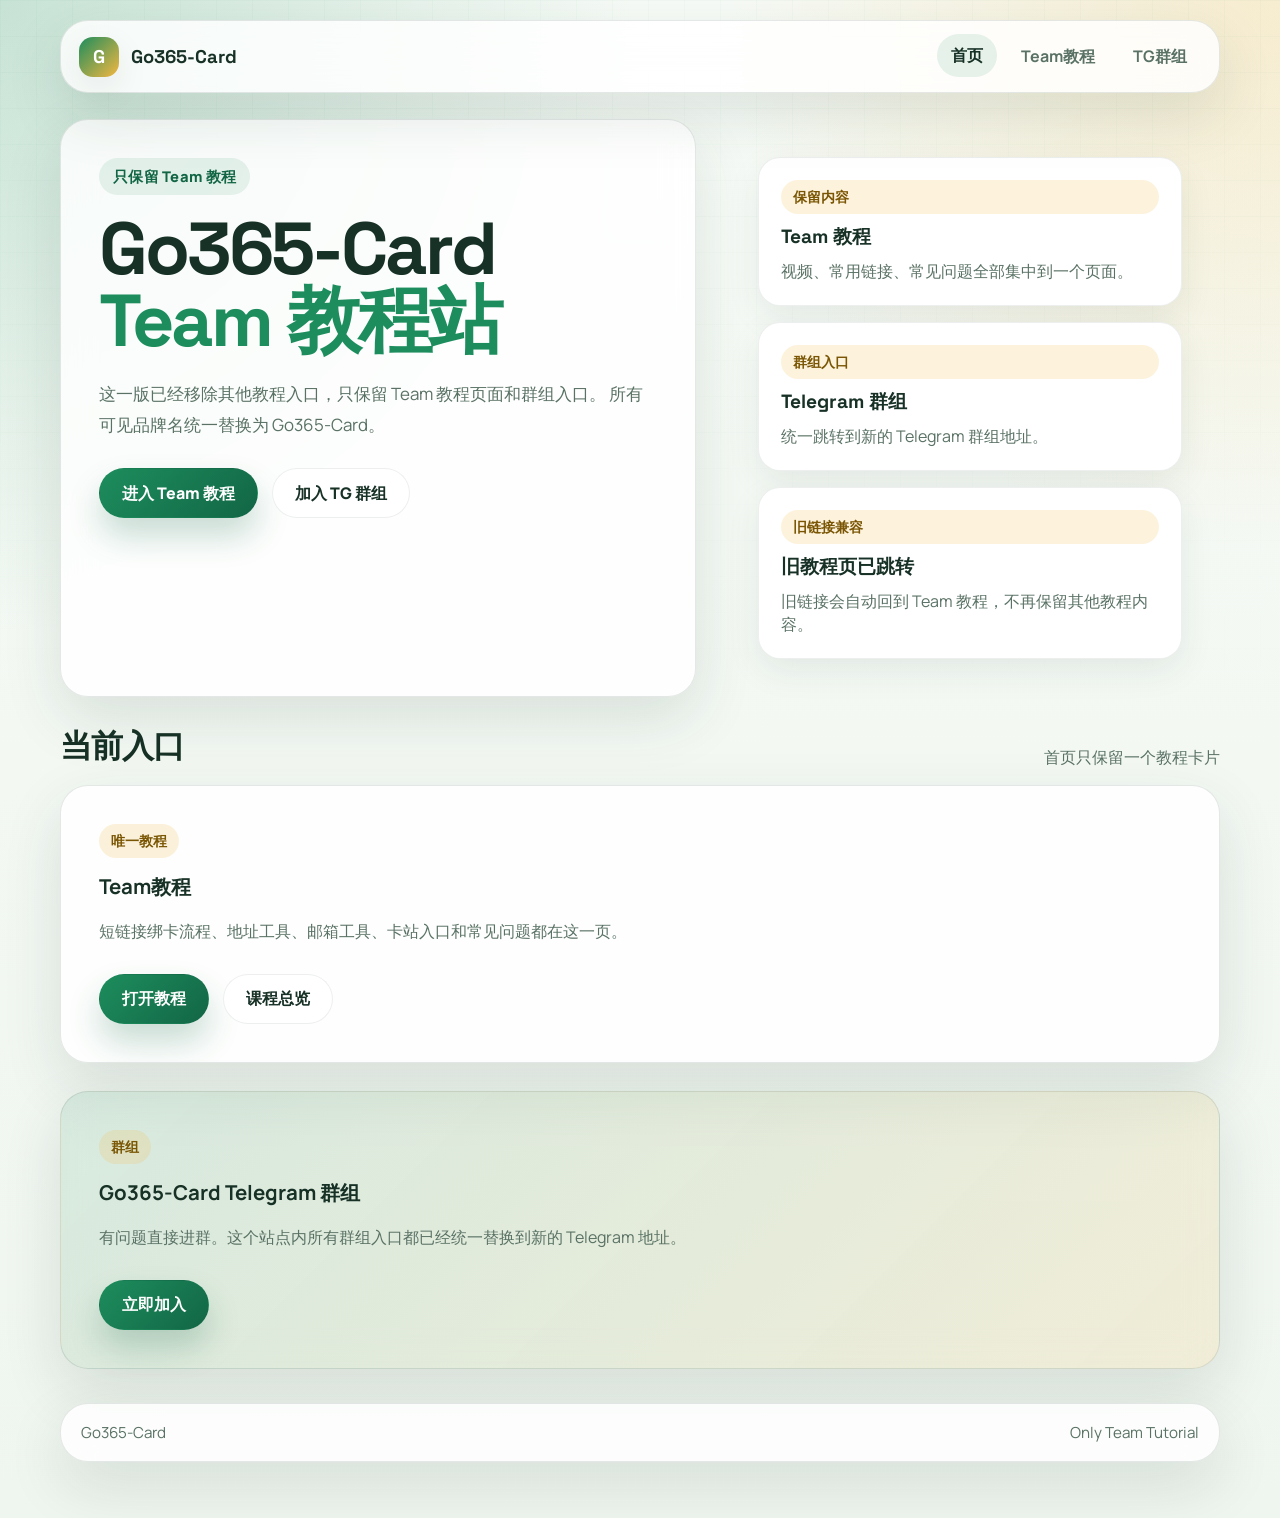
==== index.html @ 07006359 "Rebuild site as Go365-Card Team-only pages" ====
<!DOCTYPE html>
<html lang="zh-CN">
  <head>
    <meta charset="UTF-8">
    <meta name="viewport" content="width=device-width, initial-scale=1.0">
    <title>Go365-Card</title>
    <meta name="description" content="Go365-Card Team 教程站，仅保留 Team 教程与群组入口。">
    <link rel="stylesheet" href="./assets/site.css">
  </head>
  <body>
    <div class="shell">
      <header class="panel nav">
        <a class="brand" href="./">
          <span class="brand-mark">G</span>
          <span>Go365-Card</span>
        </a>
        <nav class="nav-links">
          <a class="active" href="./">首页</a>
          <a href="./videos/chatGPT/">Team教程</a>
          <a href="https://t.me/+VL8nHXHWCqU3MzNh" target="_blank" rel="noopener noreferrer">TG群组</a>
        </nav>
      </header>

      <main>
        <section class="hero">
          <article class="panel hero-main">
            <span class="eyebrow">只保留 Team 教程</span>
            <h1>Go365-Card <span>Team 教程站</span></h1>
            <p class="lead">
              这一版已经移除其他教程入口，只保留 Team 教程页面和群组入口。
              所有可见品牌名统一替换为 Go365-Card。
            </p>
            <div class="action-row">
              <a class="button button-primary" href="./videos/chatGPT/">进入 Team 教程</a>
              <a class="button button-secondary" href="https://t.me/+VL8nHXHWCqU3MzNh" target="_blank" rel="noopener noreferrer">加入 TG 群组</a>
            </div>
          </article>

          <aside class="hero-side">
            <section class="panel metric">
              <span class="pill">保留内容</span>
              <strong>Team 教程</strong>
              <span class="muted">视频、常用链接、常见问题全部集中到一个页面。</span>
            </section>
            <section class="panel metric">
              <span class="pill">群组入口</span>
              <strong>Telegram 群组</strong>
              <span class="muted">统一跳转到新的 Telegram 群组地址。</span>
            </section>
            <section class="panel metric">
              <span class="pill">旧链接兼容</span>
              <strong>旧教程页已跳转</strong>
              <span class="muted">旧链接会自动回到 Team 教程，不再保留其他教程内容。</span>
            </section>
          </aside>
        </section>

        <section class="section">
          <div class="section-heading">
            <h2>当前入口</h2>
            <span class="muted">首页只保留一个教程卡片</span>
          </div>
          <div class="card-grid">
            <article class="panel route-card">
              <span class="pill">唯一教程</span>
              <h3>Team教程</h3>
              <p>短链接绑卡流程、地址工具、邮箱工具、卡站入口和常见问题都在这一页。</p>
              <div class="action-row">
                <a class="button button-primary" href="./videos/chatGPT/">打开教程</a>
                <a class="button button-secondary" href="./videos/">课程总览</a>
              </div>
            </article>
          </div>
        </section>

        <section class="section">
          <article class="panel notice">
            <span class="pill">群组</span>
            <h3>Go365-Card Telegram 群组</h3>
            <p>
              有问题直接进群。这个站点内所有群组入口都已经统一替换到新的 Telegram 地址。
            </p>
            <div class="action-row">
              <a class="button button-primary" href="https://t.me/+VL8nHXHWCqU3MzNh" target="_blank" rel="noopener noreferrer">立即加入</a>
            </div>
          </article>
        </section>
      </main>

      <footer class="panel footer">
        <span>Go365-Card</span>
        <span>Only Team Tutorial</span>
      </footer>
    </div>
  </body>
</html>
---- assets/site.css ----
@import url("https://fonts.googleapis.com/css2?family=Manrope:wght@400;500;700;800&family=Space+Grotesk:wght@500;700&display=swap");

:root {
  --bg: #f3f8f2;
  --bg-soft: rgba(255, 255, 255, 0.82);
  --text: #173126;
  --muted: #5a7265;
  --line: rgba(23, 49, 38, 0.11);
  --brand: #1d8d5d;
  --brand-deep: #126645;
  --accent: #f4b740;
  --accent-soft: rgba(244, 183, 64, 0.18);
  --shadow: 0 22px 60px rgba(22, 54, 39, 0.12);
  --shadow-soft: 0 12px 34px rgba(22, 54, 39, 0.08);
  --radius-xl: 28px;
  --radius-lg: 22px;
  --radius-md: 16px;
  --max-width: 1160px;
}

* {
  box-sizing: border-box;
}

html {
  scroll-behavior: smooth;
}

body {
  margin: 0;
  color: var(--text);
  background:
    radial-gradient(circle at top left, rgba(29, 141, 93, 0.22), transparent 32%),
    radial-gradient(circle at top right, rgba(244, 183, 64, 0.22), transparent 28%),
    linear-gradient(180deg, #f7fbf7 0%, #eff5ef 100%);
  font-family: "Manrope", "Segoe UI", sans-serif;
}

body::before {
  content: "";
  position: fixed;
  inset: 0;
  background-image:
    linear-gradient(rgba(29, 141, 93, 0.05) 1px, transparent 1px),
    linear-gradient(90deg, rgba(29, 141, 93, 0.05) 1px, transparent 1px);
  background-size: 36px 36px;
  mask-image: linear-gradient(180deg, rgba(0, 0, 0, 0.5), transparent 80%);
  pointer-events: none;
}

a {
  color: inherit;
}

.shell {
  position: relative;
  z-index: 1;
  width: min(var(--max-width), calc(100% - 32px));
  margin: 0 auto;
  padding: 20px 0 56px;
}

.panel {
  background: var(--bg-soft);
  border: 1px solid var(--line);
  border-radius: var(--radius-xl);
  box-shadow: var(--shadow);
  backdrop-filter: blur(16px);
}

.nav {
  display: flex;
  align-items: center;
  justify-content: space-between;
  gap: 16px;
  padding: 14px 18px;
  position: sticky;
  top: 16px;
  z-index: 10;
}

.brand {
  display: inline-flex;
  align-items: center;
  gap: 12px;
  text-decoration: none;
  font-family: "Space Grotesk", "Segoe UI", sans-serif;
  font-weight: 700;
  font-size: 1.15rem;
}

.brand-mark {
  width: 40px;
  height: 40px;
  display: inline-grid;
  place-items: center;
  border-radius: 14px;
  background: linear-gradient(135deg, var(--brand), var(--accent));
  color: white;
  box-shadow: var(--shadow-soft);
}

.nav-links {
  display: flex;
  align-items: center;
  flex-wrap: wrap;
  gap: 10px;
}

.nav-links a {
  text-decoration: none;
  padding: 10px 14px;
  border-radius: 999px;
  color: var(--muted);
  font-weight: 700;
  transition: background-color 0.2s ease, color 0.2s ease, transform 0.2s ease;
}

.nav-links a:hover,
.nav-links a.active {
  background: rgba(29, 141, 93, 0.11);
  color: var(--text);
  transform: translateY(-1px);
}

.hero {
  display: grid;
  grid-template-columns: minmax(0, 1.12fr) minmax(320px, 0.88fr);
  gap: 24px;
  margin-top: 26px;
}

.hero-main,
.hero-side,
.section-card,
.video-card,
.link-card,
.notice,
.route-card {
  padding: clamp(24px, 3vw, 38px);
}

.eyebrow {
  display: inline-flex;
  align-items: center;
  gap: 10px;
  padding: 8px 14px;
  border-radius: 999px;
  background: rgba(29, 141, 93, 0.1);
  color: var(--brand-deep);
  font-size: 0.92rem;
  font-weight: 800;
  letter-spacing: 0.02em;
}

.hero h1,
.page-title {
  margin: 18px 0 0;
  font-family: "Space Grotesk", "Segoe UI", sans-serif;
  font-size: clamp(2.4rem, 7vw, 4.6rem);
  line-height: 0.98;
  letter-spacing: -0.04em;
}

.hero h1 span,
.page-title span {
  display: block;
  color: var(--brand);
}

.lead {
  margin: 22px 0 0;
  color: var(--muted);
  font-size: 1.06rem;
  line-height: 1.8;
  max-width: 58ch;
}

.action-row {
  display: flex;
  flex-wrap: wrap;
  gap: 14px;
  margin-top: 28px;
}

.button {
  display: inline-flex;
  align-items: center;
  justify-content: center;
  gap: 10px;
  text-decoration: none;
  min-height: 50px;
  padding: 0 22px;
  border-radius: 999px;
  border: 1px solid transparent;
  font-weight: 800;
  transition: transform 0.2s ease, box-shadow 0.2s ease, background-color 0.2s ease;
}

.button:hover {
  transform: translateY(-2px);
}

.button-primary {
  color: white;
  background: linear-gradient(135deg, var(--brand), var(--brand-deep));
  box-shadow: 0 18px 32px rgba(18, 102, 69, 0.22);
}

.button-secondary {
  background: white;
  border-color: rgba(23, 49, 38, 0.08);
}

.hero-side {
  display: grid;
  gap: 16px;
  align-content: start;
}

.metric {
  display: grid;
  gap: 10px;
  padding: 22px;
  border-radius: var(--radius-lg);
  background: white;
  border: 1px solid rgba(23, 49, 38, 0.08);
  box-shadow: var(--shadow-soft);
}

.metric strong {
  font-family: "Space Grotesk", "Segoe UI", sans-serif;
  font-size: 1.2rem;
}

.muted {
  color: var(--muted);
}

.section {
  margin-top: 28px;
}

.section-heading {
  display: flex;
  align-items: end;
  justify-content: space-between;
  gap: 16px;
  margin-bottom: 16px;
}

.section-heading h2,
.content-block h2 {
  margin: 0;
  font-family: "Space Grotesk", "Segoe UI", sans-serif;
  font-size: clamp(1.5rem, 3vw, 2rem);
  letter-spacing: -0.03em;
}

.card-grid {
  display: grid;
  gap: 18px;
}

.card-grid.two {
  grid-template-columns: repeat(2, minmax(0, 1fr));
}

.route-card {
  position: relative;
  overflow: hidden;
}

.route-card::after {
  content: "";
  position: absolute;
  inset: auto -20% -45% auto;
  width: 180px;
  height: 180px;
  border-radius: 50%;
  background: radial-gradient(circle, rgba(244, 183, 64, 0.25), transparent 70%);
}

.pill {
  display: inline-flex;
  align-items: center;
  gap: 8px;
  padding: 7px 12px;
  border-radius: 999px;
  background: var(--accent-soft);
  color: #7a5604;
  font-size: 0.86rem;
  font-weight: 800;
}

.route-card h3,
.link-card h3,
.notice h3 {
  margin: 14px 0 10px;
  font-size: 1.28rem;
}

.route-card p,
.link-card p,
.notice p,
.content-block p,
.content-block li {
  color: var(--muted);
  line-height: 1.8;
}

.video-card {
  overflow: hidden;
}

.video-shell {
  padding: 12px;
  border-radius: 26px;
  background: linear-gradient(135deg, #154b34, #1d8d5d, #f4b740);
  box-shadow: 0 24px 48px rgba(18, 102, 69, 0.22);
}

.video-frame {
  background: #08120d;
  border-radius: 22px;
  padding: 18px;
}

.video-frame video {
  display: block;
  width: 100%;
  border-radius: 16px;
  background: #08120d;
}

.content-block + .content-block {
  margin-top: 22px;
}

.link-grid {
  display: grid;
  grid-template-columns: repeat(auto-fit, minmax(220px, 1fr));
  gap: 16px;
}

.link-card {
  text-decoration: none;
  transition: transform 0.2s ease, border-color 0.2s ease;
}

.link-card:hover {
  transform: translateY(-3px);
  border-color: rgba(29, 141, 93, 0.22);
}

.link-label {
  color: var(--brand-deep);
  font-weight: 800;
}

.check-list {
  display: grid;
  gap: 10px;
  margin: 0;
  padding: 0;
  list-style: none;
}

.check-list li {
  padding-left: 28px;
  position: relative;
}

.check-list li::before {
  content: "•";
  position: absolute;
  left: 10px;
  color: var(--brand);
  font-weight: 900;
}

.notice {
  background: linear-gradient(135deg, rgba(29, 141, 93, 0.12), rgba(244, 183, 64, 0.14));
}

.footer {
  margin-top: 34px;
  padding: 18px 20px;
  display: flex;
  justify-content: space-between;
  gap: 16px;
  color: var(--muted);
  font-size: 0.95rem;
}

.redirect-page {
  min-height: 100vh;
  display: grid;
  place-items: center;
  padding: 24px;
}

.redirect-card {
  width: min(680px, 100%);
  padding: 34px;
  text-align: center;
}

.redirect-card h1 {
  margin: 18px 0 12px;
  font-family: "Space Grotesk", "Segoe UI", sans-serif;
  font-size: clamp(2rem, 5vw, 3rem);
}

@media (max-width: 900px) {
  .hero,
  .card-grid.two {
    grid-template-columns: 1fr;
  }

  .nav {
    align-items: flex-start;
    flex-direction: column;
  }

  .nav-links {
    width: 100%;
  }

  .nav-links a {
    flex: 1 1 auto;
    text-align: center;
  }

  .footer {
    flex-direction: column;
  }
}

@media (max-width: 640px) {
  .shell {
    width: min(var(--max-width), calc(100% - 18px));
    padding-top: 10px;
  }

  .hero-main,
  .hero-side,
  .section-card,
  .video-card,
  .link-card,
  .notice,
  .route-card,
  .redirect-card {
    padding: 22px;
  }

  .video-frame {
    padding: 12px;
  }
}
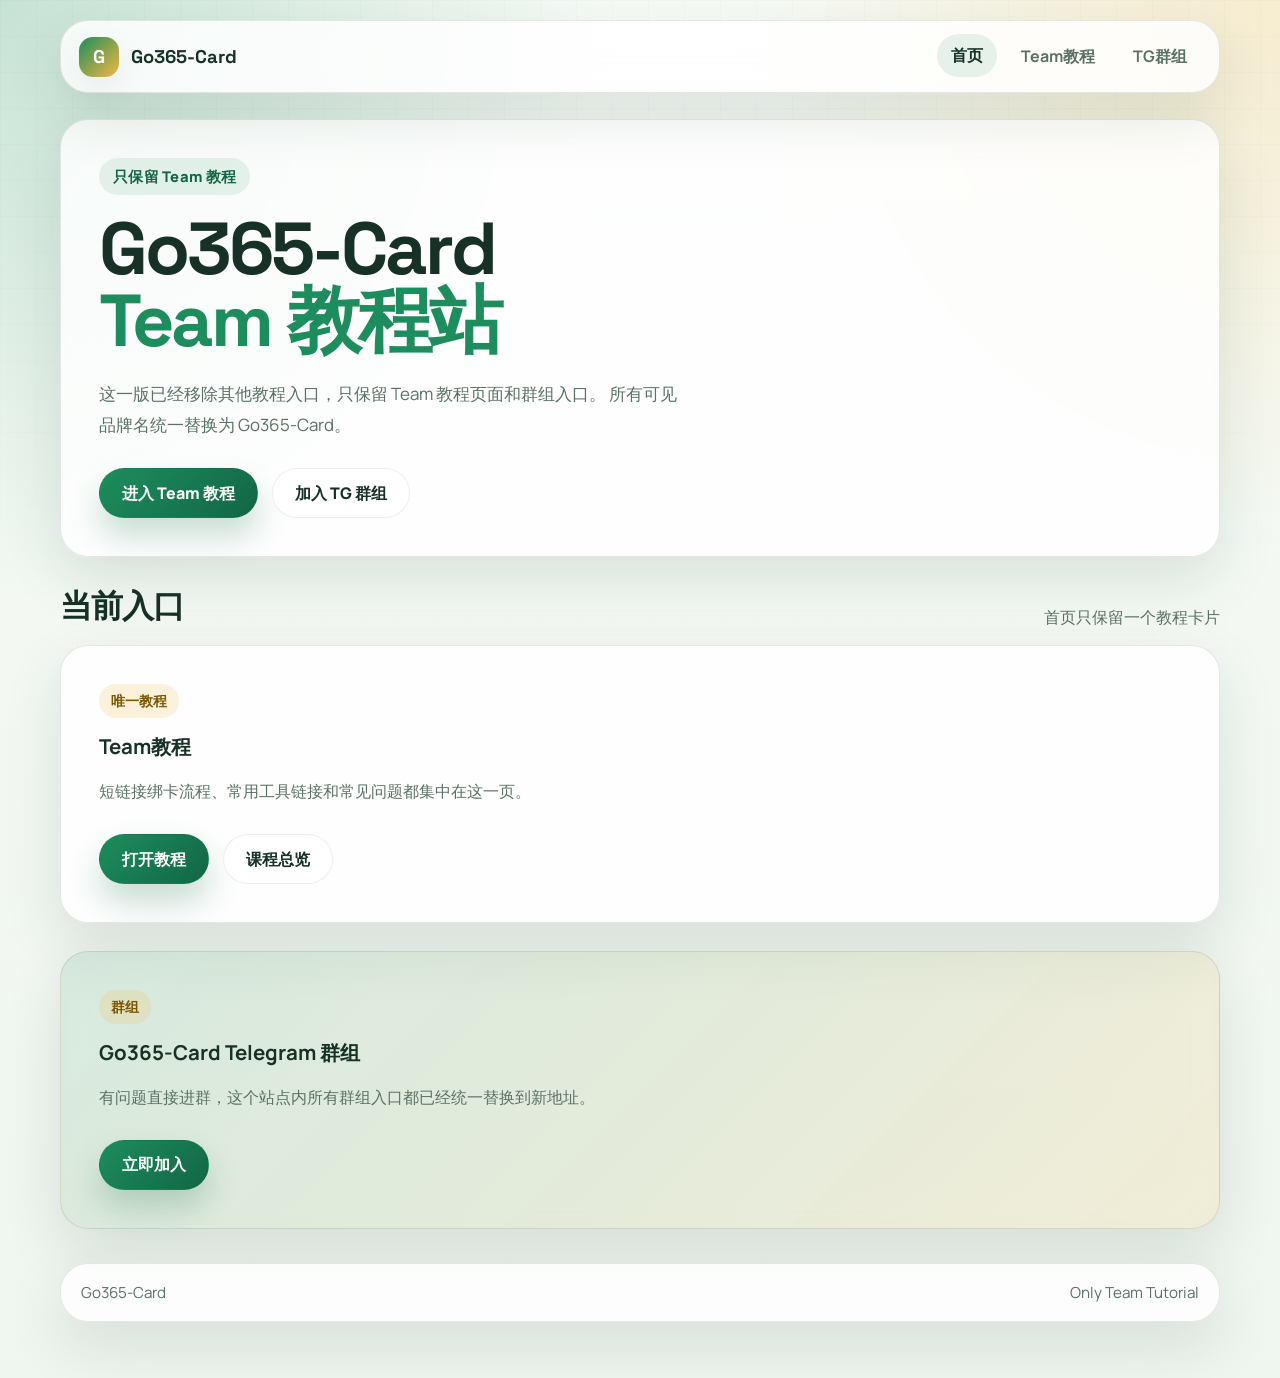
==== commit ab66e343: "Remove unused homepage side cards" ====
--- a/index.html
+++ b/index.html
@@ -4,7 +4,7 @@
     <meta charset="UTF-8">
     <meta name="viewport" content="width=device-width, initial-scale=1.0">
     <title>Go365-Card</title>
-    <meta name="description" content="Go365-Card Team 教程站，仅保留 Team 教程与群组入口。">
+    <meta name="description" content="Go365-Card Team 教程站，只保留 Team 教程与群组入口。">
     <link rel="stylesheet" href="./assets/site.css">
   </head>
   <body>
@@ -35,24 +35,6 @@
               <a class="button button-secondary" href="https://t.me/+VL8nHXHWCqU3MzNh" target="_blank" rel="noopener noreferrer">加入 TG 群组</a>
             </div>
           </article>
-
-          <aside class="hero-side">
-            <section class="panel metric">
-              <span class="pill">保留内容</span>
-              <strong>Team 教程</strong>
-              <span class="muted">视频、常用链接、常见问题全部集中到一个页面。</span>
-            </section>
-            <section class="panel metric">
-              <span class="pill">群组入口</span>
-              <strong>Telegram 群组</strong>
-              <span class="muted">统一跳转到新的 Telegram 群组地址。</span>
-            </section>
-            <section class="panel metric">
-              <span class="pill">旧链接兼容</span>
-              <strong>旧教程页已跳转</strong>
-              <span class="muted">旧链接会自动回到 Team 教程，不再保留其他教程内容。</span>
-            </section>
-          </aside>
         </section>
 
         <section class="section">
@@ -64,7 +46,7 @@
             <article class="panel route-card">
               <span class="pill">唯一教程</span>
               <h3>Team教程</h3>
-              <p>短链接绑卡流程、地址工具、邮箱工具、卡站入口和常见问题都在这一页。</p>
+              <p>短链接绑卡流程、常用工具链接和常见问题都集中在这一页。</p>
               <div class="action-row">
                 <a class="button button-primary" href="./videos/chatGPT/">打开教程</a>
                 <a class="button button-secondary" href="./videos/">课程总览</a>
@@ -77,9 +59,7 @@
           <article class="panel notice">
             <span class="pill">群组</span>
             <h3>Go365-Card Telegram 群组</h3>
-            <p>
-              有问题直接进群。这个站点内所有群组入口都已经统一替换到新的 Telegram 地址。
-            </p>
+            <p>有问题直接进群，这个站点内所有群组入口都已经统一替换到新地址。</p>
             <div class="action-row">
               <a class="button button-primary" href="https://t.me/+VL8nHXHWCqU3MzNh" target="_blank" rel="noopener noreferrer">立即加入</a>
             </div>
--- a/assets/site.css
+++ b/assets/site.css
@@ -125,13 +125,12 @@
 
 .hero {
   display: grid;
-  grid-template-columns: minmax(0, 1.12fr) minmax(320px, 0.88fr);
+  grid-template-columns: minmax(0, 1fr);
   gap: 24px;
   margin-top: 26px;
 }
 
 .hero-main,
-.hero-side,
 .section-card,
 .video-card,
 .link-card,
@@ -212,27 +211,6 @@
   border-color: rgba(23, 49, 38, 0.08);
 }
 
-.hero-side {
-  display: grid;
-  gap: 16px;
-  align-content: start;
-}
-
-.metric {
-  display: grid;
-  gap: 10px;
-  padding: 22px;
-  border-radius: var(--radius-lg);
-  background: white;
-  border: 1px solid rgba(23, 49, 38, 0.08);
-  box-shadow: var(--shadow-soft);
-}
-
-.metric strong {
-  font-family: "Space Grotesk", "Segoe UI", sans-serif;
-  font-size: 1.2rem;
-}
-
 .muted {
   color: var(--muted);
 }
@@ -444,7 +422,6 @@
   }
 
   .hero-main,
-  .hero-side,
   .section-card,
   .video-card,
   .link-card,
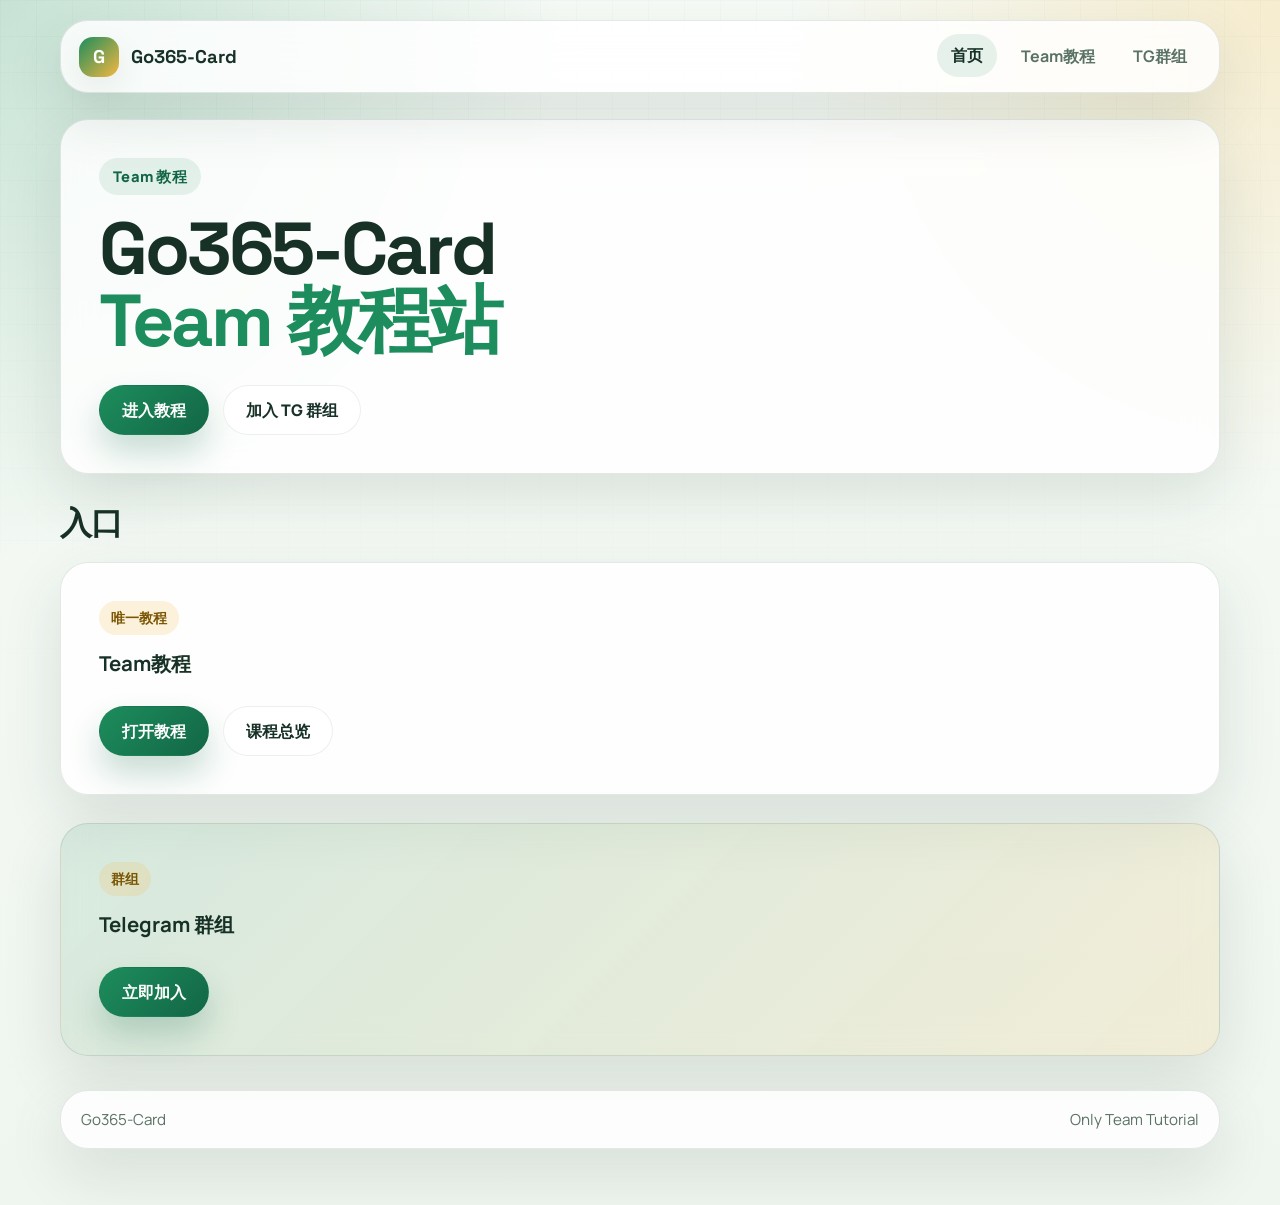
==== commit 4ddb0f76: "Trim homepage copy" ====
--- a/index.html
+++ b/index.html
@@ -4,7 +4,7 @@
     <meta charset="UTF-8">
     <meta name="viewport" content="width=device-width, initial-scale=1.0">
     <title>Go365-Card</title>
-    <meta name="description" content="Go365-Card Team 教程站，只保留 Team 教程与群组入口。">
+    <meta name="description" content="Go365-Card Team 教程站。">
     <link rel="stylesheet" href="./assets/site.css">
   </head>
   <body>
@@ -24,14 +24,10 @@
       <main>
         <section class="hero">
           <article class="panel hero-main">
-            <span class="eyebrow">只保留 Team 教程</span>
+            <span class="eyebrow">Team 教程</span>
             <h1>Go365-Card <span>Team 教程站</span></h1>
-            <p class="lead">
-              这一版已经移除其他教程入口，只保留 Team 教程页面和群组入口。
-              所有可见品牌名统一替换为 Go365-Card。
-            </p>
             <div class="action-row">
-              <a class="button button-primary" href="./videos/chatGPT/">进入 Team 教程</a>
+              <a class="button button-primary" href="./videos/chatGPT/">进入教程</a>
               <a class="button button-secondary" href="https://t.me/+VL8nHXHWCqU3MzNh" target="_blank" rel="noopener noreferrer">加入 TG 群组</a>
             </div>
           </article>
@@ -39,14 +35,12 @@
 
         <section class="section">
           <div class="section-heading">
-            <h2>当前入口</h2>
-            <span class="muted">首页只保留一个教程卡片</span>
+            <h2>入口</h2>
           </div>
           <div class="card-grid">
             <article class="panel route-card">
               <span class="pill">唯一教程</span>
               <h3>Team教程</h3>
-              <p>短链接绑卡流程、常用工具链接和常见问题都集中在这一页。</p>
               <div class="action-row">
                 <a class="button button-primary" href="./videos/chatGPT/">打开教程</a>
                 <a class="button button-secondary" href="./videos/">课程总览</a>
@@ -58,8 +52,7 @@
         <section class="section">
           <article class="panel notice">
             <span class="pill">群组</span>
-            <h3>Go365-Card Telegram 群组</h3>
-            <p>有问题直接进群，这个站点内所有群组入口都已经统一替换到新地址。</p>
+            <h3>Telegram 群组</h3>
             <div class="action-row">
               <a class="button button-primary" href="https://t.me/+VL8nHXHWCqU3MzNh" target="_blank" rel="noopener noreferrer">立即加入</a>
             </div>
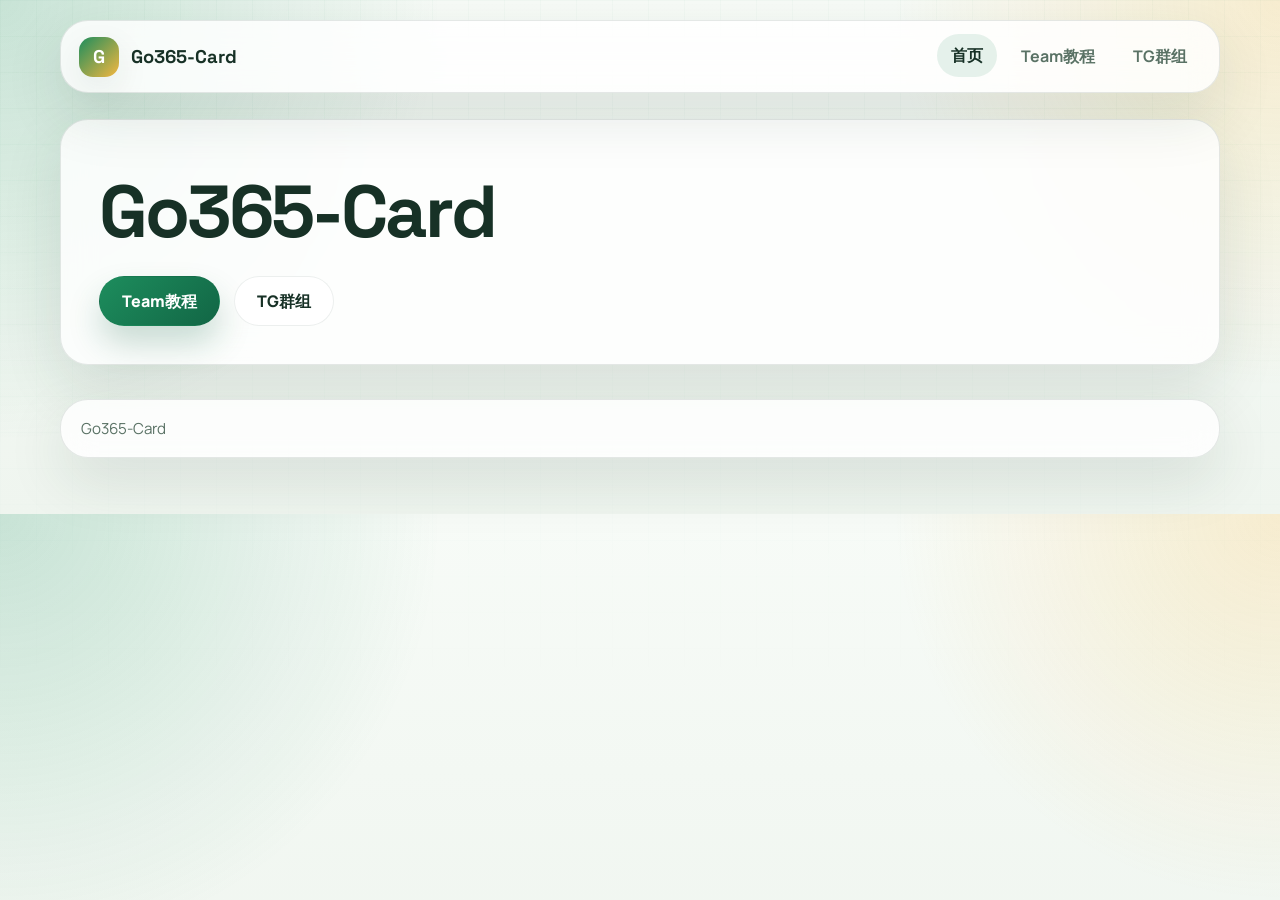
==== commit 07d8ba68: "Trim extra copy from Go365-Card pages: index.html" ====
--- a/index.html
+++ b/index.html
@@ -4,7 +4,7 @@
     <meta charset="UTF-8">
     <meta name="viewport" content="width=device-width, initial-scale=1.0">
     <title>Go365-Card</title>
-    <meta name="description" content="Go365-Card Team 教程站。">
+    <meta name="description" content="Go365-Card Team教程">
     <link rel="stylesheet" href="./assets/site.css">
   </head>
   <body>
@@ -24,37 +24,10 @@
       <main>
         <section class="hero">
           <article class="panel hero-main">
-            <span class="eyebrow">Team 教程</span>
-            <h1>Go365-Card <span>Team 教程站</span></h1>
+            <h1>Go365-Card</h1>
             <div class="action-row">
-              <a class="button button-primary" href="./videos/chatGPT/">进入教程</a>
-              <a class="button button-secondary" href="https://t.me/+VL8nHXHWCqU3MzNh" target="_blank" rel="noopener noreferrer">加入 TG 群组</a>
-            </div>
-          </article>
-        </section>
-
-        <section class="section">
-          <div class="section-heading">
-            <h2>入口</h2>
-          </div>
-          <div class="card-grid">
-            <article class="panel route-card">
-              <span class="pill">唯一教程</span>
-              <h3>Team教程</h3>
-              <div class="action-row">
-                <a class="button button-primary" href="./videos/chatGPT/">打开教程</a>
-                <a class="button button-secondary" href="./videos/">课程总览</a>
-              </div>
-            </article>
-          </div>
-        </section>
-
-        <section class="section">
-          <article class="panel notice">
-            <span class="pill">群组</span>
-            <h3>Telegram 群组</h3>
-            <div class="action-row">
-              <a class="button button-primary" href="https://t.me/+VL8nHXHWCqU3MzNh" target="_blank" rel="noopener noreferrer">立即加入</a>
+              <a class="button button-primary" href="./videos/chatGPT/">Team教程</a>
+              <a class="button button-secondary" href="https://t.me/+VL8nHXHWCqU3MzNh" target="_blank" rel="noopener noreferrer">TG群组</a>
             </div>
           </article>
         </section>
@@ -62,7 +35,6 @@
 
       <footer class="panel footer">
         <span>Go365-Card</span>
-        <span>Only Team Tutorial</span>
       </footer>
     </div>
   </body>
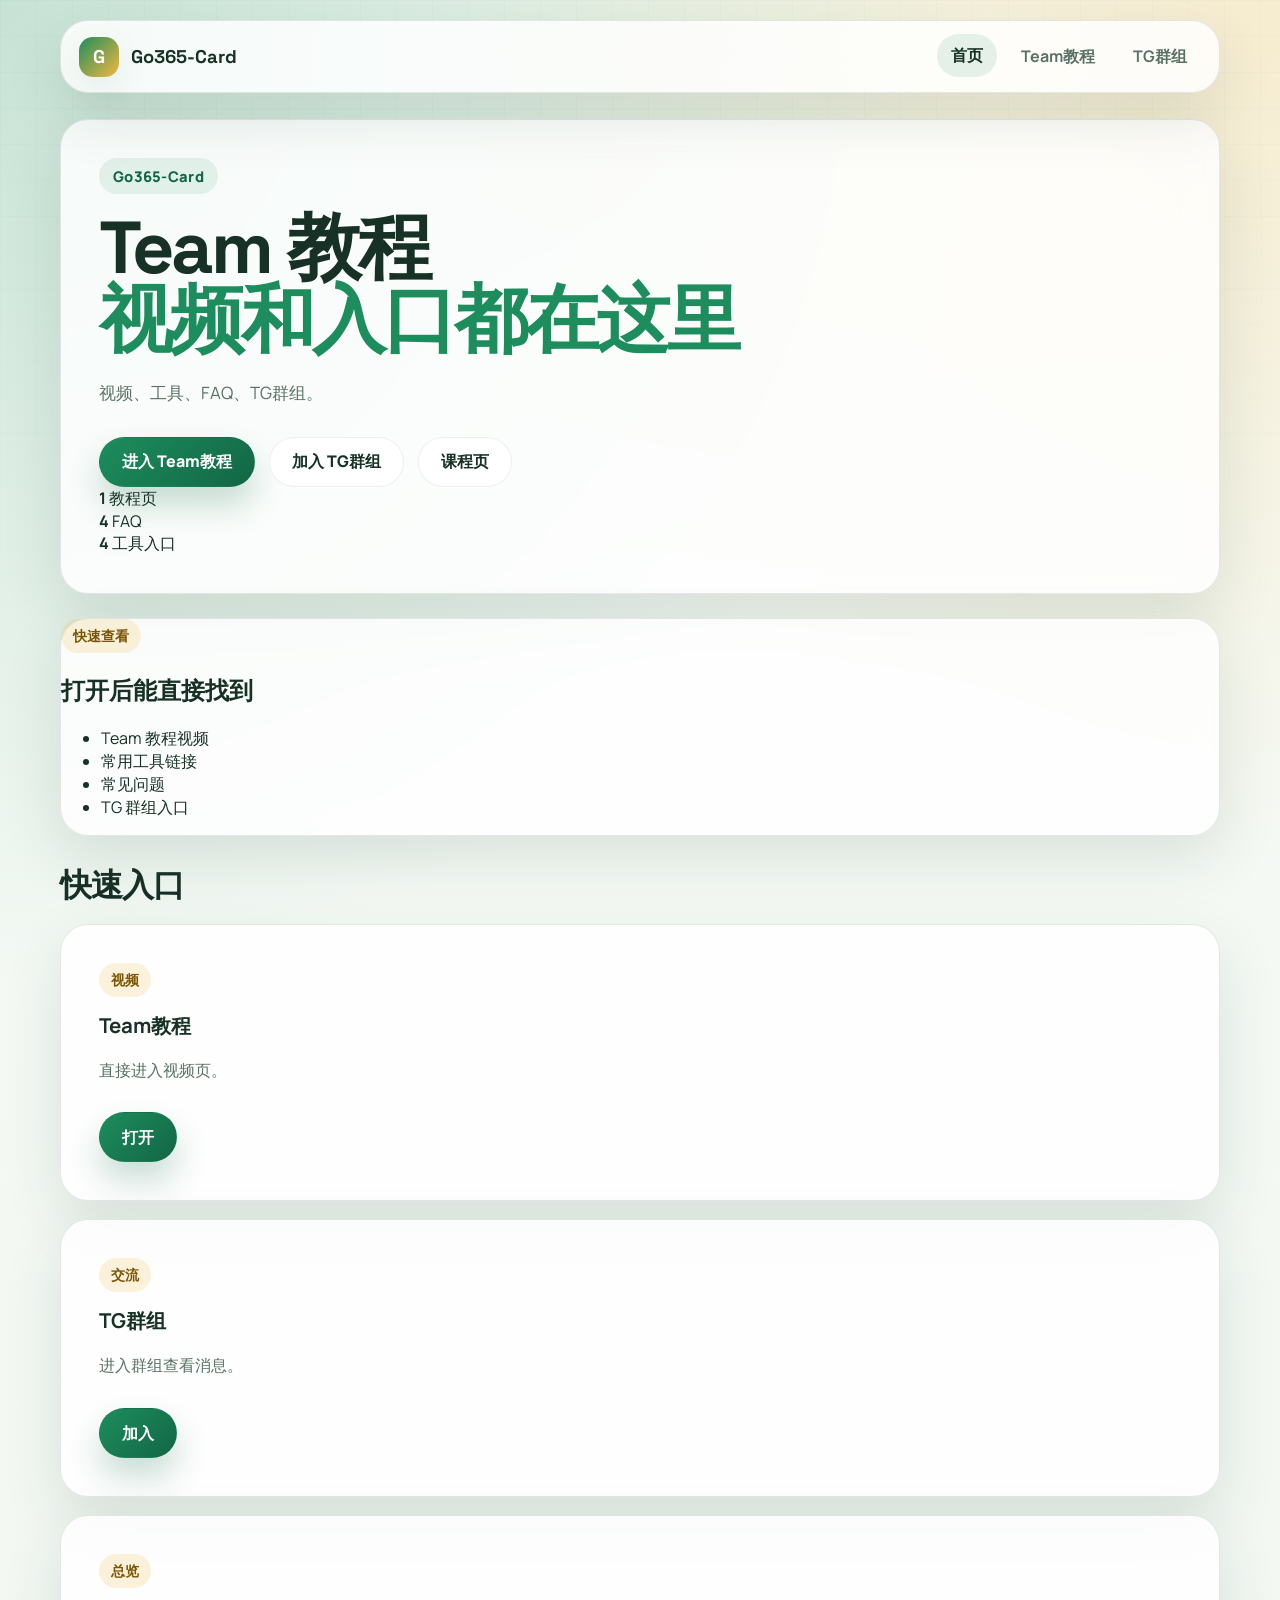
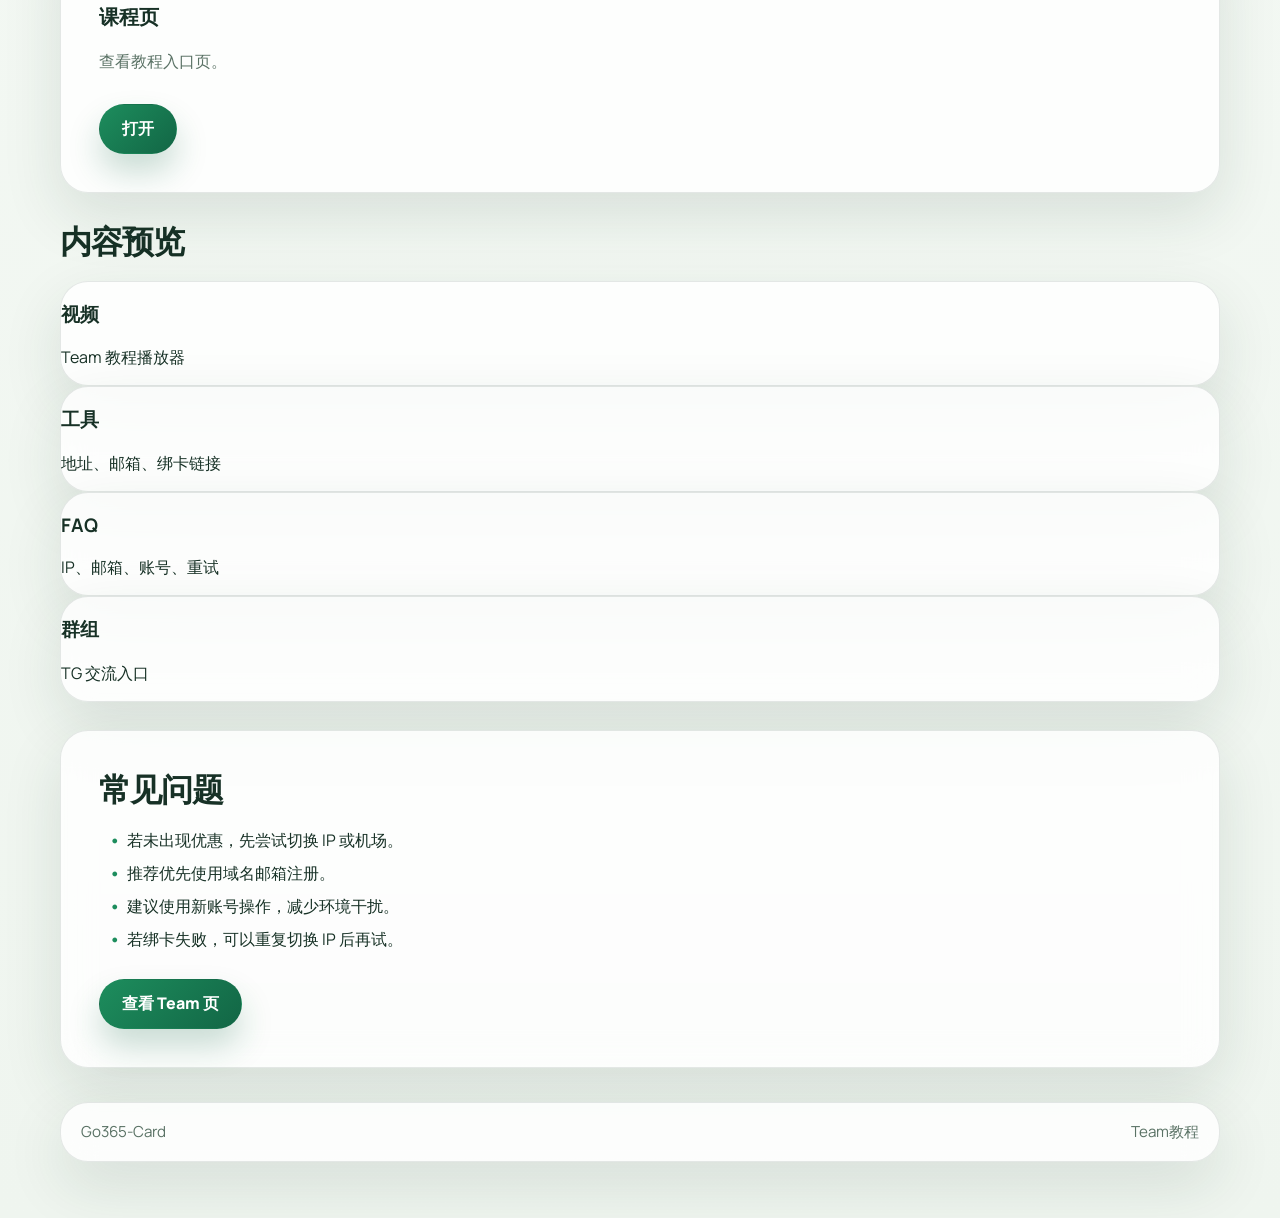
==== commit e588e266: "Enrich homepage layout: index.html" ====
--- a/index.html
+++ b/index.html
@@ -4,7 +4,7 @@
     <meta charset="UTF-8">
     <meta name="viewport" content="width=device-width, initial-scale=1.0">
     <title>Go365-Card</title>
-    <meta name="description" content="Go365-Card Team教程">
+    <meta name="description" content="Go365-Card Team教程首页">
     <link rel="stylesheet" href="./assets/site.css">
   </head>
   <body>
@@ -24,10 +24,114 @@
       <main>
         <section class="hero">
           <article class="panel hero-main">
-            <h1>Go365-Card</h1>
+            <span class="eyebrow">Go365-Card</span>
+            <h1>Team 教程<span>视频和入口都在这里</span></h1>
+            <p class="lead">视频、工具、FAQ、TG群组。</p>
             <div class="action-row">
-              <a class="button button-primary" href="./videos/chatGPT/">Team教程</a>
-              <a class="button button-secondary" href="https://t.me/+VL8nHXHWCqU3MzNh" target="_blank" rel="noopener noreferrer">TG群组</a>
+              <a class="button button-primary" href="./videos/chatGPT/">进入 Team教程</a>
+              <a class="button button-secondary" href="https://t.me/+VL8nHXHWCqU3MzNh" target="_blank" rel="noopener noreferrer">加入 TG群组</a>
+              <a class="button button-secondary" href="./videos/">课程页</a>
+            </div>
+
+            <div class="stat-grid">
+              <div class="stat-card">
+                <strong>1</strong>
+                <span>教程页</span>
+              </div>
+              <div class="stat-card">
+                <strong>4</strong>
+                <span>FAQ</span>
+              </div>
+              <div class="stat-card">
+                <strong>4</strong>
+                <span>工具入口</span>
+              </div>
+            </div>
+          </article>
+
+          <aside class="panel hero-side">
+            <span class="pill">快速查看</span>
+            <h2>打开后能直接找到</h2>
+            <ul class="bullet-list">
+              <li>Team 教程视频</li>
+              <li>常用工具链接</li>
+              <li>常见问题</li>
+              <li>TG 群组入口</li>
+            </ul>
+          </aside>
+        </section>
+
+        <section class="section">
+          <div class="section-heading">
+            <h2>快速入口</h2>
+          </div>
+          <div class="card-grid three">
+            <article class="panel route-card">
+              <span class="pill">视频</span>
+              <h3>Team教程</h3>
+              <p>直接进入视频页。</p>
+              <div class="action-row">
+                <a class="button button-primary" href="./videos/chatGPT/">打开</a>
+              </div>
+            </article>
+
+            <article class="panel route-card">
+              <span class="pill">交流</span>
+              <h3>TG群组</h3>
+              <p>进入群组查看消息。</p>
+              <div class="action-row">
+                <a class="button button-primary" href="https://t.me/+VL8nHXHWCqU3MzNh" target="_blank" rel="noopener noreferrer">加入</a>
+              </div>
+            </article>
+
+            <article class="panel route-card">
+              <span class="pill">总览</span>
+              <h3>课程页</h3>
+              <p>查看教程入口页。</p>
+              <div class="action-row">
+                <a class="button button-primary" href="./videos/">打开</a>
+              </div>
+            </article>
+          </div>
+        </section>
+
+        <section class="section">
+          <div class="section-heading">
+            <h2>内容预览</h2>
+          </div>
+          <div class="mini-grid">
+            <article class="panel mini-card">
+              <h3>视频</h3>
+              <p>Team 教程播放器</p>
+            </article>
+            <article class="panel mini-card">
+              <h3>工具</h3>
+              <p>地址、邮箱、绑卡链接</p>
+            </article>
+            <article class="panel mini-card">
+              <h3>FAQ</h3>
+              <p>IP、邮箱、账号、重试</p>
+            </article>
+            <article class="panel mini-card">
+              <h3>群组</h3>
+              <p>TG 交流入口</p>
+            </article>
+          </div>
+        </section>
+
+        <section class="section">
+          <article class="panel section-card">
+            <div class="section-heading">
+              <h2>常见问题</h2>
+            </div>
+            <ul class="check-list">
+              <li>若未出现优惠，先尝试切换 IP 或机场。</li>
+              <li>推荐优先使用域名邮箱注册。</li>
+              <li>建议使用新账号操作，减少环境干扰。</li>
+              <li>若绑卡失败，可以重复切换 IP 后再试。</li>
+            </ul>
+            <div class="action-row">
+              <a class="button button-primary" href="./videos/chatGPT/">查看 Team 页</a>
             </div>
           </article>
         </section>
@@ -35,6 +139,7 @@
 
       <footer class="panel footer">
         <span>Go365-Card</span>
+        <span>Team教程</span>
       </footer>
     </div>
   </body>
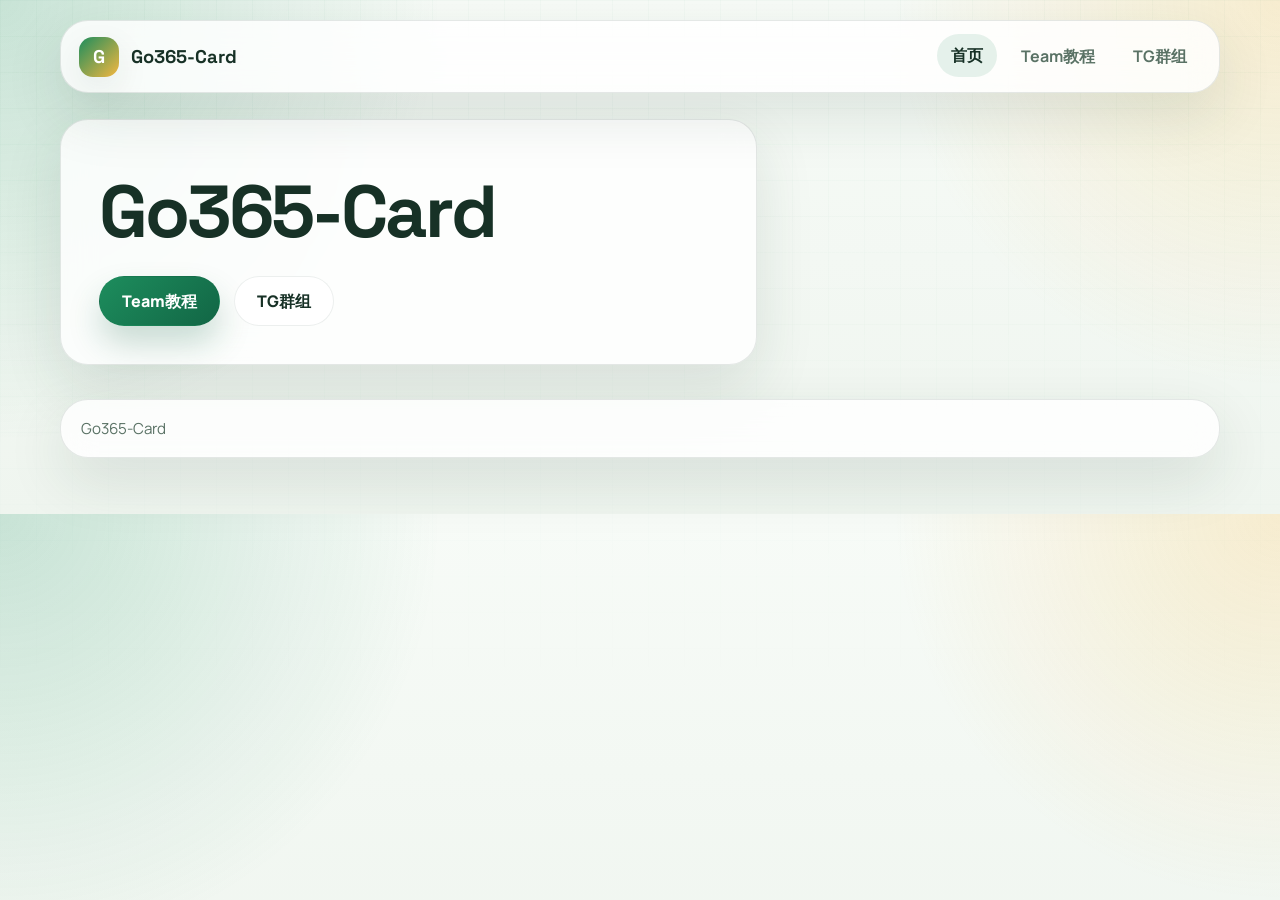
==== commit 40c84a4c: "Revert homepage to simpler layout: index.html" ====
--- a/index.html
+++ b/index.html
@@ -4,7 +4,7 @@
     <meta charset="UTF-8">
     <meta name="viewport" content="width=device-width, initial-scale=1.0">
     <title>Go365-Card</title>
-    <meta name="description" content="Go365-Card Team教程首页">
+    <meta name="description" content="Go365-Card Team教程">
     <link rel="stylesheet" href="./assets/site.css">
   </head>
   <body>
@@ -24,114 +24,10 @@
       <main>
         <section class="hero">
           <article class="panel hero-main">
-            <span class="eyebrow">Go365-Card</span>
-            <h1>Team 教程<span>视频和入口都在这里</span></h1>
-            <p class="lead">视频、工具、FAQ、TG群组。</p>
+            <h1>Go365-Card</h1>
             <div class="action-row">
-              <a class="button button-primary" href="./videos/chatGPT/">进入 Team教程</a>
-              <a class="button button-secondary" href="https://t.me/+VL8nHXHWCqU3MzNh" target="_blank" rel="noopener noreferrer">加入 TG群组</a>
-              <a class="button button-secondary" href="./videos/">课程页</a>
-            </div>
-
-            <div class="stat-grid">
-              <div class="stat-card">
-                <strong>1</strong>
-                <span>教程页</span>
-              </div>
-              <div class="stat-card">
-                <strong>4</strong>
-                <span>FAQ</span>
-              </div>
-              <div class="stat-card">
-                <strong>4</strong>
-                <span>工具入口</span>
-              </div>
-            </div>
-          </article>
-
-          <aside class="panel hero-side">
-            <span class="pill">快速查看</span>
-            <h2>打开后能直接找到</h2>
-            <ul class="bullet-list">
-              <li>Team 教程视频</li>
-              <li>常用工具链接</li>
-              <li>常见问题</li>
-              <li>TG 群组入口</li>
-            </ul>
-          </aside>
-        </section>
-
-        <section class="section">
-          <div class="section-heading">
-            <h2>快速入口</h2>
-          </div>
-          <div class="card-grid three">
-            <article class="panel route-card">
-              <span class="pill">视频</span>
-              <h3>Team教程</h3>
-              <p>直接进入视频页。</p>
-              <div class="action-row">
-                <a class="button button-primary" href="./videos/chatGPT/">打开</a>
-              </div>
-            </article>
-
-            <article class="panel route-card">
-              <span class="pill">交流</span>
-              <h3>TG群组</h3>
-              <p>进入群组查看消息。</p>
-              <div class="action-row">
-                <a class="button button-primary" href="https://t.me/+VL8nHXHWCqU3MzNh" target="_blank" rel="noopener noreferrer">加入</a>
-              </div>
-            </article>
-
-            <article class="panel route-card">
-              <span class="pill">总览</span>
-              <h3>课程页</h3>
-              <p>查看教程入口页。</p>
-              <div class="action-row">
-                <a class="button button-primary" href="./videos/">打开</a>
-              </div>
-            </article>
-          </div>
-        </section>
-
-        <section class="section">
-          <div class="section-heading">
-            <h2>内容预览</h2>
-          </div>
-          <div class="mini-grid">
-            <article class="panel mini-card">
-              <h3>视频</h3>
-              <p>Team 教程播放器</p>
-            </article>
-            <article class="panel mini-card">
-              <h3>工具</h3>
-              <p>地址、邮箱、绑卡链接</p>
-            </article>
-            <article class="panel mini-card">
-              <h3>FAQ</h3>
-              <p>IP、邮箱、账号、重试</p>
-            </article>
-            <article class="panel mini-card">
-              <h3>群组</h3>
-              <p>TG 交流入口</p>
-            </article>
-          </div>
-        </section>
-
-        <section class="section">
-          <article class="panel section-card">
-            <div class="section-heading">
-              <h2>常见问题</h2>
-            </div>
-            <ul class="check-list">
-              <li>若未出现优惠，先尝试切换 IP 或机场。</li>
-              <li>推荐优先使用域名邮箱注册。</li>
-              <li>建议使用新账号操作，减少环境干扰。</li>
-              <li>若绑卡失败，可以重复切换 IP 后再试。</li>
-            </ul>
-            <div class="action-row">
-              <a class="button button-primary" href="./videos/chatGPT/">查看 Team 页</a>
+              <a class="button button-primary" href="./videos/chatGPT/">Team教程</a>
+              <a class="button button-secondary" href="https://t.me/+VL8nHXHWCqU3MzNh" target="_blank" rel="noopener noreferrer">TG群组</a>
             </div>
           </article>
         </section>
@@ -139,7 +35,6 @@
 
       <footer class="panel footer">
         <span>Go365-Card</span>
-        <span>Team教程</span>
       </footer>
     </div>
   </body>
--- a/assets/site.css
+++ b/assets/site.css
@@ -125,7 +125,8 @@
 
 .hero {
   display: grid;
-  grid-template-columns: minmax(0, 1fr);
+  grid-template-columns: minmax(0, 1.35fr) minmax(300px, 0.85fr);
+  align-items: stretch;
   gap: 24px;
   margin-top: 26px;
 }
@@ -175,11 +176,53 @@
   max-width: 58ch;
 }
 
+.hero-side {
+  display: flex;
+  flex-direction: column;
+  justify-content: center;
+}
+
+.hero-side h2 {
+  margin: 16px 0 0;
+  font-family: "Space Grotesk", "Segoe UI", sans-serif;
+  font-size: clamp(1.6rem, 3vw, 2.3rem);
+  letter-spacing: -0.03em;
+}
+
 .action-row {
   display: flex;
   flex-wrap: wrap;
   gap: 14px;
   margin-top: 28px;
+}
+
+.stat-grid {
+  display: grid;
+  grid-template-columns: repeat(3, minmax(0, 1fr));
+  gap: 14px;
+  margin-top: 28px;
+}
+
+.stat-card {
+  padding: 18px;
+  border-radius: 20px;
+  border: 1px solid var(--line);
+  background: rgba(255, 255, 255, 0.7);
+  box-shadow: var(--shadow-soft);
+}
+
+.stat-card strong {
+  display: block;
+  font-family: "Space Grotesk", "Segoe UI", sans-serif;
+  font-size: 2rem;
+  line-height: 1;
+}
+
+.stat-card span {
+  display: block;
+  margin-top: 8px;
+  color: var(--muted);
+  font-weight: 800;
 }
 
 .button {
@@ -240,6 +283,10 @@
   gap: 18px;
 }
 
+.card-grid.three {
+  grid-template-columns: repeat(3, minmax(0, 1fr));
+}
+
 .card-grid.two {
   grid-template-columns: repeat(2, minmax(0, 1fr));
 }
@@ -287,6 +334,31 @@
   line-height: 1.8;
 }
 
+.bullet-list {
+  display: grid;
+  gap: 14px;
+  margin: 24px 0 0;
+  padding: 0;
+  list-style: none;
+}
+
+.bullet-list li {
+  position: relative;
+  padding-left: 24px;
+  font-weight: 700;
+}
+
+.bullet-list li::before {
+  content: "";
+  position: absolute;
+  left: 0;
+  top: 10px;
+  width: 10px;
+  height: 10px;
+  border-radius: 50%;
+  background: linear-gradient(135deg, var(--brand), var(--accent));
+}
+
 .video-card {
   overflow: hidden;
 }
@@ -319,6 +391,27 @@
   display: grid;
   grid-template-columns: repeat(auto-fit, minmax(220px, 1fr));
   gap: 16px;
+}
+
+.mini-grid {
+  display: grid;
+  grid-template-columns: repeat(4, minmax(0, 1fr));
+  gap: 18px;
+}
+
+.mini-card {
+  padding: 24px;
+}
+
+.mini-card h3 {
+  margin: 0 0 10px;
+  font-size: 1.2rem;
+}
+
+.mini-card p {
+  margin: 0;
+  color: var(--muted);
+  line-height: 1.8;
 }
 
 .link-card {
@@ -392,7 +485,9 @@
 
 @media (max-width: 900px) {
   .hero,
-  .card-grid.two {
+  .card-grid.two,
+  .card-grid.three,
+  .mini-grid {
     grid-template-columns: 1fr;
   }
 
@@ -434,4 +529,8 @@
   .video-frame {
     padding: 12px;
   }
-}
+
+  .stat-grid {
+    grid-template-columns: 1fr;
+  }
+}
